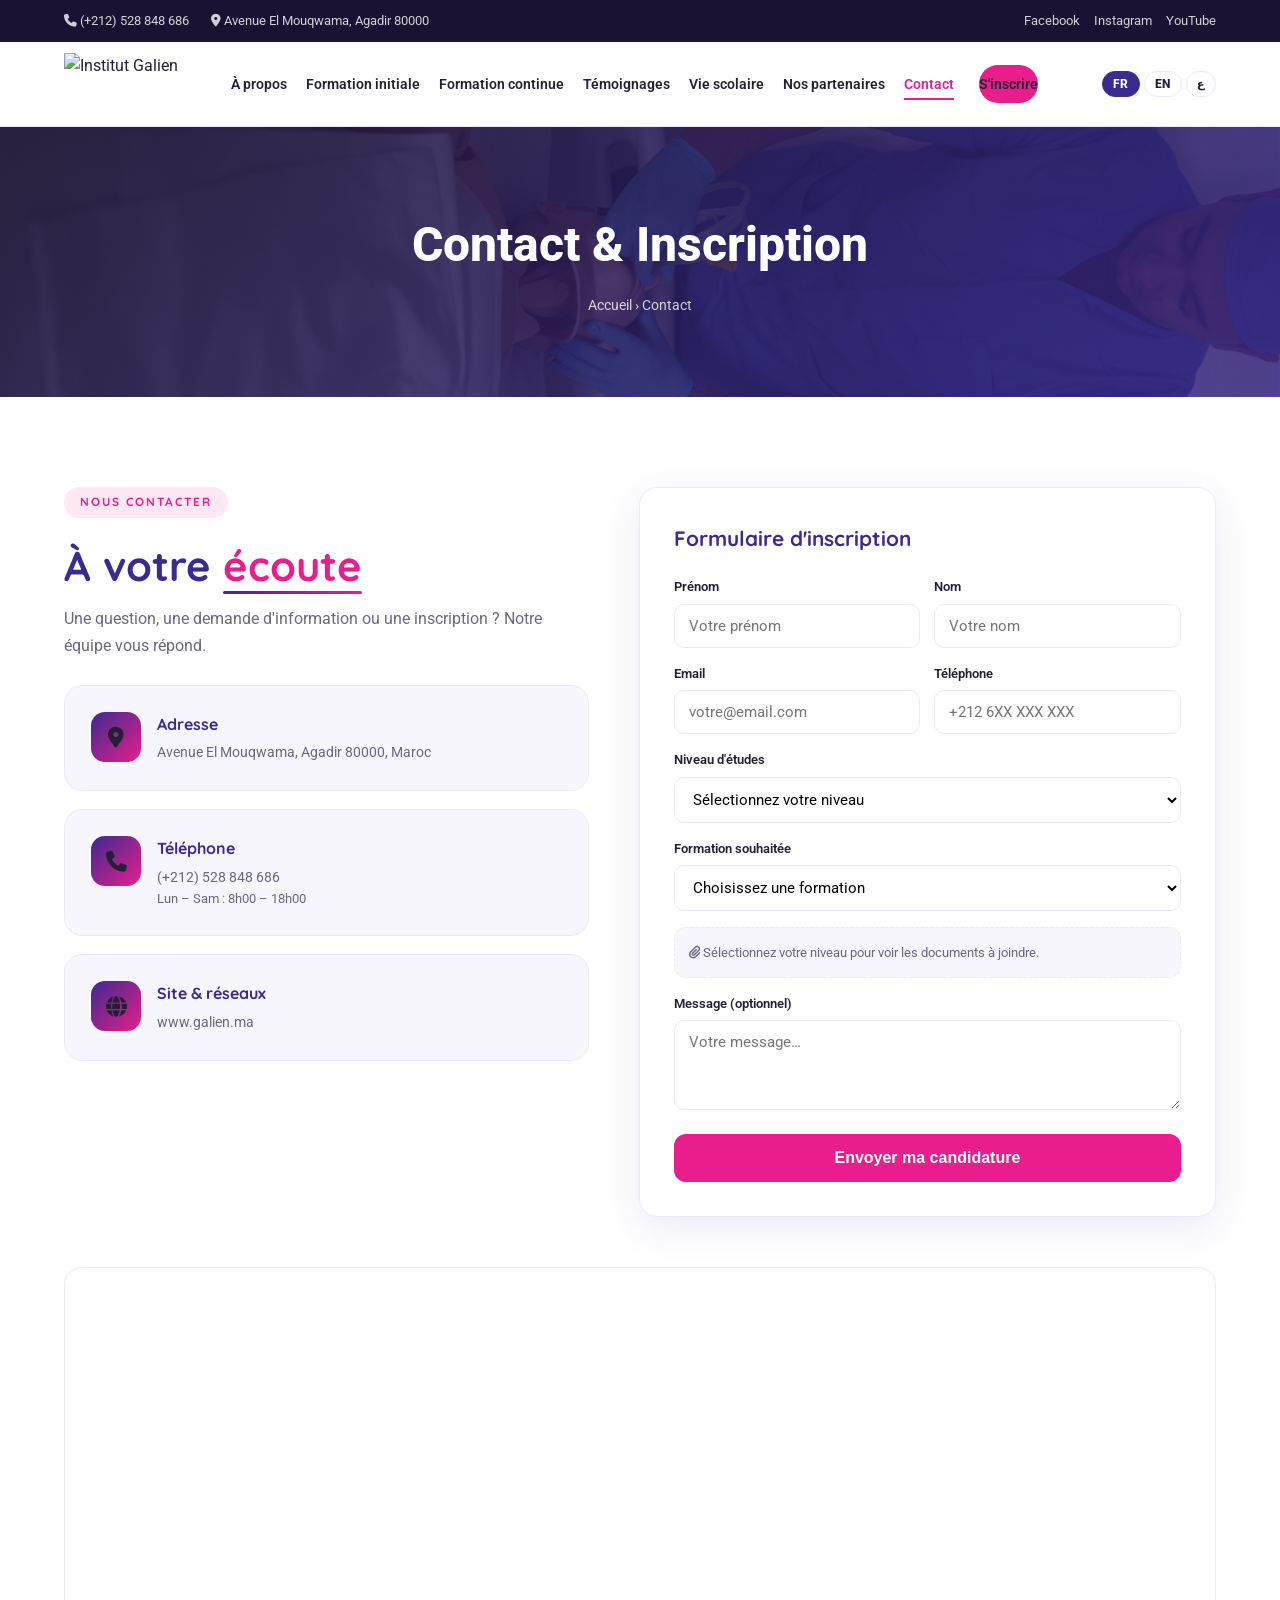
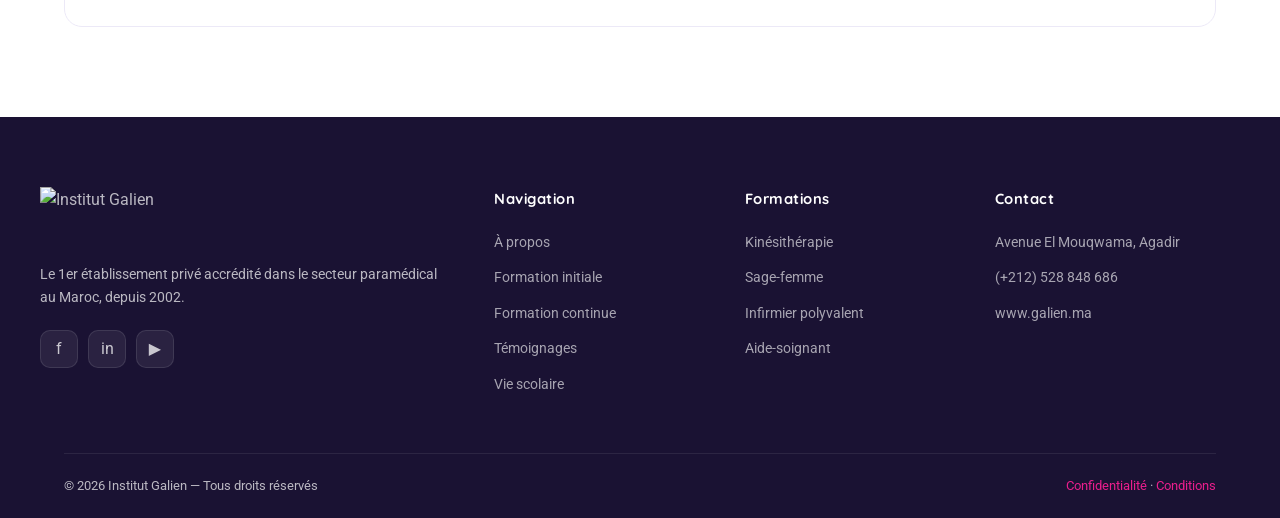
==== contact.html @ c3ef80c1 "Restructure navigation: rename menu items and add 3 new pages - Nav is now: A propos, Formation init" ====
﻿<!DOCTYPE html>
<html lang="fr">
<head>
<meta charset="UTF-8"/>
<meta name="viewport" content="width=device-width,initial-scale=1.0"/>
<title>Contact & Inscription — Institut Galien</title>
<link rel="preconnect" href="https://fonts.googleapis.com"/>
<link rel="preconnect" href="https://fonts.gstatic.com" crossorigin/>
<link href="https://fonts.googleapis.com/css2?family=Roboto:wght@400;500;700&family=Quicksand:wght@500;600;700&display=swap" rel="stylesheet"/>
<link rel="stylesheet" href="galien-style.css"/>
<link rel="stylesheet" href="https://cdnjs.cloudflare.com/ajax/libs/font-awesome/6.5.0/css/all.min.css"/>
<style>
.contact-grid{display:grid;grid-template-columns:1fr 1.1fr;gap:50px;align-items:start}
.info-card{background:var(--light);border:1px solid var(--line);border-radius:var(--radius);padding:26px;display:flex;gap:16px;align-items:flex-start;margin-bottom:18px}
.info-card .ic{width:50px;height:50px;border-radius:14px;flex-shrink:0;background:linear-gradient(135deg,var(--purple),var(--pink));display:flex;align-items:center;justify-content:center;font-size:1.3rem}
.info-card h4{color:var(--purple);margin-bottom:4px}
.info-card p,.info-card a{color:var(--muted);font-size:.9rem}
.info-card a:hover{color:var(--pink)}
.form-box{background:#fff;border:1px solid var(--line);border-radius:var(--radius);padding:34px;box-shadow:var(--shadow)}
.form-box h3{color:var(--purple);font-size:1.3rem;margin-bottom:22px}
.frow{display:grid;grid-template-columns:1fr 1fr;gap:14px}
.fg{margin-bottom:16px}
.fg label{display:block;font-size:.8rem;font-weight:600;color:var(--ink);margin-bottom:6px}
.fg input,.fg select,.fg textarea{width:100%;border:1.5px solid var(--line);border-radius:10px;padding:12px 14px;font-family:inherit;font-size:.92rem;outline:none;transition:border .25s;background:#fff}
.fg input:focus,.fg select:focus,.fg textarea:focus{border-color:var(--pink)}
.fg textarea{resize:vertical;min-height:90px}
.docs{background:var(--light);border:1px dashed var(--line);border-radius:12px;padding:14px;margin-bottom:16px;font-size:.82rem;color:var(--muted)}
.upbox{display:flex;align-items:center;gap:10px;background:#fff;border:1.5px dashed rgba(233,30,140,.4);border-radius:10px;padding:11px 14px;cursor:pointer;margin-top:8px;position:relative;transition:.25s}
.upbox:hover{border-color:var(--pink);background:rgba(233,30,140,.04)}
.upbox.filled{border-style:solid;border-color:#2ecc71;background:rgba(46,204,113,.07)}
.upbox input{position:absolute;inset:0;opacity:0;cursor:pointer}
.upbox .uic{width:34px;height:34px;border-radius:9px;background:linear-gradient(135deg,var(--purple),var(--pink));display:flex;align-items:center;justify-content:center;color:#fff;flex-shrink:0}
.upbox small{display:block;color:var(--ink);font-weight:600;font-size:.82rem}
.upbox em{font-style:normal;color:var(--muted);font-size:.74rem}
.submit{width:100%;padding:15px;border:none;border-radius:12px;background:var(--pink);color:#fff;font-weight:700;font-size:1rem;cursor:pointer;transition:.3s}
.submit:hover{background:var(--pink-d);transform:translateY(-2px);box-shadow:0 10px 26px rgba(233,30,140,.35)}
.map-wrap{border-radius:var(--radius);overflow:hidden;border:1px solid var(--line);height:360px;margin-top:50px}
.map-wrap iframe{width:100%;height:100%;border:0}
@media(max-width:860px){.contact-grid{grid-template-columns:1fr;gap:36px}}
@media(max-width:760px){.frow{grid-template-columns:1fr}.form-box{padding:24px}.map-wrap{height:280px;margin-top:36px}}
</style>
<style>
#google_translate_element{display:flex;align-items:center}
#google_translate_element .goog-te-gadget{color:transparent;font-size:0}
#google_translate_element .goog-te-gadget select{background:rgba(255,255,255,.15);border:1px solid rgba(255,255,255,.3);color:#fff;font-size:.72rem;font-weight:700;padding:4px 8px;border-radius:20px;cursor:pointer;outline:none;font-family:inherit}
#google_translate_element .goog-te-gadget select:hover{background:rgba(255,255,255,.25)}
#google_translate_element .goog-te-gadget select option{color:#1a1233;background:#fff}
.goog-te-banner-frame{display:none!important}
body{top:0!important}
</style></head>
<body>

<div class="topbar"><div class="container">
  <div class="tb-info"><span><i class="fa-solid fa-phone"></i> <a href="tel:+212528848686">(+212) 528 848 686</a></span><span class="hide-sm"><i class="fa-solid fa-location-dot"></i> Avenue El Mouqwama, Agadir 80000</span></div>
        <div id="google_translate_element"></div><div class="tb-social"><a href="#">Facebook</a><a href="https://www.instagram.com/institutgalien.officiel" target="_blank">Instagram</a><a href="https://www.youtube.com/@InstitueGalien" target="_blank">YouTube</a></div>
</div></div>
<header id="site-header"><div class="container"><nav class="nav">
  <a class="nav-logo" href="index.html"><img src="https://galien.ma/wp-content/uploads/2023/09/logo-Galien.png" alt="Institut Galien"/></a>
  <ul class="nav-menu" id="nav-menu">
    <li><a href="institut.html">À propos</a></li>
    <li><a href="formations.html">Formation initiale</a></li>
    <li><a href="formation-continue.html">Formation continue</a></li>
    <li><a href="temoignages.html">Témoignages</a></li>
    <li><a href="galerie.html">Vie scolaire</a></li>
    <li><a href="partenaires.html">Nos partenaires</a></li>
    <li><a href="contact.html" class="active">Contact</a></li>
    <li><a href="contact.html" class="btn btn-pink nav-cta" data-inscrire>S'inscrire</a></li>
  </ul>
  <div class="lang-switcher"><button onclick="setLang('fr')" class="ls-btn" id="ls-fr">FR</button><button onclick="setLang('en')" class="ls-btn" id="ls-en">EN</button><button onclick="setLang('ar')" class="ls-btn" id="ls-ar">ع</button></div><div class="hamburger" id="hamburger"><span></span><span></span><span></span></div>
</nav></div></header>

<section class="page-hero" style="background-image:url('images/dsc07248.jpg')">
  <div class="container"><h1>Contact & Inscription</h1><div class="crumb"><a href="index.html">Accueil</a> › Contact</div></div>
</section>

<section class="section">
  <div class="container">
    <div class="contact-grid">
      <!-- Infos -->
      <div data-reveal="left">
        <span class="eyebrow">Nous contacter</span>
        <h2 class="h-title">À votre <span class="accent">écoute</span></h2>
        <p class="lead" style="margin:16px 0 26px">Une question, une demande d'information ou une inscription ? Notre équipe vous répond.</p>
        <div class="info-card"><div class="ic"><i class="fa-solid fa-location-dot"></i></div><div><h4>Adresse</h4><p>Avenue El Mouqwama, Agadir 80000, Maroc</p></div></div>
        <div class="info-card"><div class="ic"><i class="fa-solid fa-phone"></i></div><div><h4>Téléphone</h4><p><a href="tel:+212528848686">(+212) 528 848 686</a></p><p style="font-size:.8rem">Lun – Sam : 8h00 – 18h00</p></div></div>
        <div class="info-card"><div class="ic"><i class="fa-solid fa-globe"></i></div><div><h4>Site & réseaux</h4><p><a href="https://galien.ma">www.galien.ma</a></p></div></div>
      </div>

      <!-- Form -->
      <div data-reveal="right">
        <div class="form-box">
          <h3>Formulaire d'inscription</h3>
          <form id="contactForm">
            <div class="frow">
              <div class="fg"><label>Prénom</label><input type="text" placeholder="Votre prénom" required/></div>
              <div class="fg"><label>Nom</label><input type="text" placeholder="Votre nom" required/></div>
            </div>
            <div class="frow">
              <div class="fg"><label>Email</label><input type="email" placeholder="votre@email.com" required/></div>
              <div class="fg"><label>Téléphone</label><input type="tel" placeholder="+212 6XX XXX XXX"/></div>
            </div>
            <div class="fg"><label>Niveau d'études</label>
              <select id="niveau" onchange="updateDocs()" required>
                <option value="" disabled selected>Sélectionnez votre niveau</option>
                <option value="bac">Baccalauréat</option>
                <option value="niveau-bac">Niveau BAC</option>
                <option value="college">3ème année collège</option>
                <option value="pro">Professionnel en exercice</option>
              </select>
            </div>
            <div class="fg"><label>Formation souhaitée</label>
              <select required>
                <option value="" disabled selected>Choisissez une formation</option>
                <option>Kinésithérapie</option><option>Sage-femme</option>
                <option>Infirmier polyvalent</option>
                <option>Infirmier auxiliaire</option><option>Aide-soignant</option>
                <option>Vente en pharmacie</option><option>Formation continue (Licence/Master)</option>
              </select>
            </div>
            <div id="docs" class="docs"><i class="fa-solid fa-paperclip"></i> Sélectionnez votre niveau pour voir les documents à joindre.</div>
            <div class="fg"><label>Message (optionnel)</label><textarea placeholder="Votre message…"></textarea></div>
            <button type="submit" class="submit">Envoyer ma candidature</button>
          </form>
        </div>
      </div>
    </div>

    <!-- Map -->
    <div class="map-wrap" data-reveal>
      <iframe loading="lazy" src="https://www.google.com/maps?q=Agadir%20Avenue%20El%20Mouqawama&output=embed"></iframe>
    </div>
  </div>
</section>

<footer id="site-footer">
  <div class="footer-top container"><div class="footer-grid">
    <div class="footer-brand"><img src="https://galien.ma/wp-content/uploads/2023/09/logo-galien-blanc.png" alt="Institut Galien"/><p>Le 1er établissement privé accrédité dans le secteur paramédical au Maroc, depuis 2002.</p><div class="f-social"><a href="#">f</a><a href="#">in</a><a href="#">▶</a></div></div>
    <div class="footer-col"><h4>Navigation</h4><ul><li><a href="institut.html">À propos</a></li><li><a href="formations.html">Formation initiale</a></li><li><a href="formation-continue.html">Formation continue</a></li><li><a href="temoignages.html">Témoignages</a></li><li><a href="galerie.html">Vie scolaire</a></li></ul></div>
    <div class="footer-col"><h4>Formations</h4><ul><li><a href="formations.html">Kinésithérapie</a></li><li><a href="formations.html">Sage-femme</a></li><li><a href="formations.html">Infirmier polyvalent</a></li><li><a href="formations.html">Aide-soignant</a></li></ul></div>
    <div class="footer-col"><h4>Contact</h4><ul><li><a href="#">Avenue El Mouqwama, Agadir</a></li><li><a href="tel:+212528848686">(+212) 528 848 686</a></li><li><a href="https://galien.ma">www.galien.ma</a></li></ul></div>
  </div></div>
  <div class="container"><div class="footer-bottom"><span>© 2026 Institut Galien — Tous droits réservés</span><span><a href="#">Confidentialité</a> · <a href="#">Conditions</a></span></div></div>
</footer>
<button id="toTop">↑</button>
<script type="text/javascript">
function googleTranslateElementInit(){
  new google.translate.TranslateElement({pageLanguage:'fr',includedLanguages:'fr,en,ar',layout:google.translate.TranslateElement.InlineLayout.SIMPLE,autoDisplay:false},'google_translate_element');
}
</script>
<script src="galien.js"></script>
<script>
const docsByLevel={
  'bac':[['Diplôme du Baccalauréat','<i class="fa-solid fa-graduation-cap"></i>'],['Carte d\'identité nationale (CIN)','<i class="fa-solid fa-id-card"></i>']],
  'niveau-bac':[['Relevé de notes du BAC','<i class="fa-solid fa-file"></i>'],['Carte d\'identité nationale (CIN)','<i class="fa-solid fa-id-card"></i>']],
  'college':[['Certificat de scolarité','<i class="fa-solid fa-scroll"></i>'],['Carte d\'identité nationale (CIN)','<i class="fa-solid fa-id-card"></i>']],
  'pro':[['Diplôme professionnel','<i class="fa-solid fa-graduation-cap"></i>'],['Carte d\'identité nationale (CIN)','<i class="fa-solid fa-id-card"></i>']]
};
function updateDocs(){
  const lvl=document.getElementById('niveau').value;
  const zone=document.getElementById('docs');
  const docs=docsByLevel[lvl];
  if(!docs){zone.innerHTML='📎 Sélectionnez votre niveau pour voir les documents à joindre.';return;}
  let h='<div style="font-weight:700;color:var(--pink);text-transform:uppercase;letter-spacing:1px;font-size:.72rem;margin-bottom:10px"><i class="fa-solid fa-paperclip"></i> Documents à joindre</div>';
  docs.forEach((d,i)=>{h+=`<div style="margin-bottom:6px"><label style="font-size:.8rem;font-weight:600;color:var(--ink)">${d[0]}</label>
    <label class="upbox" id="ub${i}"><input type="file" accept="image/*,.pdf" onchange="fileSel(this,${i})" required/>
    <span class="uic">${d[1]}</span><span><small>Cliquez pour téléverser</small><em>JPG, PNG ou PDF</em></span></label></div>`;});
  zone.innerHTML=h;
}
function fileSel(input,i){
  const box=document.getElementById('ub'+i);
  if(input.files.length){box.classList.add('filled');
    const n=input.files[0].name;
    box.querySelector('small').textContent='✓ '+(n.length>26?n.slice(0,23)+'…':n);
    box.querySelector('em').textContent='Fichier ajouté';
    box.querySelector('.uic').innerHTML='<i class="fa-solid fa-circle-check"></i>';}
}
</script>
</body>
</html>
---- galien-style.css ----
/* ===================================================================
   INSTITUT GALIEN — Feuille de style partagée (multi-pages)
   Charte : rose #e91e8c · violet #3b2a8f · style épuré
=================================================================== */
*,*::before,*::after{box-sizing:border-box;margin:0;padding:0}
:root{
  --pink:#e91e8c; --pink-d:#c4177a;
  --purple:#3b2a8f; --dark:#1a1233;
  --ink:#222033; --muted:#6a6880;
  --light:#f7f6fc; --gray:#eeecf8; --line:#ece9f7;
  --white:#fff;
  --shadow:0 10px 40px rgba(59,42,143,.10);
  --radius:18px;
}
html{scroll-behavior:smooth}
body{font-family:'Roboto',system-ui,sans-serif;color:var(--ink);background:var(--white);line-height:1.6;overflow-x:hidden}
h2,h3,h4,.h-title,.eyebrow,.card-body h3,.stat .lbl,.section-title{font-family:'Quicksand',system-ui,sans-serif}
img{max-width:100%;display:block}
a{text-decoration:none;color:inherit}
.container{max-width:1200px;margin:0 auto;padding:0 24px}

/* ---- Buttons ---- */
.btn{display:inline-flex;align-items:center;gap:8px;padding:13px 30px;border-radius:50px;font-weight:600;font-size:.92rem;cursor:pointer;border:none;transition:all .3s}
.btn-pink{background:var(--pink);color:#fff}
.btn-pink:hover{background:var(--pink-d);transform:translateY(-2px);box-shadow:0 10px 26px rgba(233,30,140,.32)}
.btn-purple{background:var(--purple);color:#fff}
.btn-purple:hover{background:#2c1f70;transform:translateY(-2px)}
.btn-ghost{background:transparent;border:2px solid var(--purple);color:var(--purple)}
.btn-ghost:hover{background:var(--purple);color:#fff}
.btn-light{background:#fff;color:var(--purple)}
.btn-light:hover{transform:translateY(-2px);box-shadow:0 10px 26px rgba(0,0,0,.15)}

/* ---- Eyebrow / titles ---- */
.eyebrow{display:inline-block;background:rgba(233,30,140,.1);color:var(--pink);font-size:.74rem;font-weight:700;letter-spacing:2px;text-transform:uppercase;padding:6px 16px;border-radius:50px;margin-bottom:16px}
.h-title{font-size:clamp(1.7rem,3.6vw,2.6rem);font-weight:800;color:var(--purple);line-height:1.18}
.h-title .accent{color:var(--pink)}
.lead{color:var(--muted);font-size:1.02rem;max-width:620px}
.center{text-align:center}
.center .lead{margin-left:auto;margin-right:auto}

/* ---- Reveal ---- */
[data-reveal]{opacity:0;transform:translateY(34px);transition:opacity .7s ease,transform .7s ease}
[data-reveal="left"]{transform:translateX(-40px)}
[data-reveal="right"]{transform:translateX(40px)}
[data-reveal="zoom"]{transform:scale(.9)}
[data-reveal].visible{opacity:1;transform:none}

/* =====================  HEADER  ===================== */
.topbar{background:var(--dark);color:rgba(255,255,255,.8);font-size:.8rem}
.topbar .container{display:flex;justify-content:space-between;align-items:center;height:42px;gap:20px}
.topbar a{color:rgba(255,255,255,.8);transition:color .25s}
.topbar a:hover{color:var(--pink)}
.topbar .tb-info{display:flex;gap:22px;flex-wrap:wrap}
.topbar .tb-social{display:flex;gap:14px}

#site-header{position:sticky;top:0;z-index:1000;background:#fff;border-bottom:1px solid var(--line);transition:box-shadow .3s}
#site-header.scrolled{box-shadow:0 6px 30px rgba(59,42,143,.10)}
.nav{display:flex;align-items:center;justify-content:space-between;height:84px}
.nav-logo img{height:62px}
.nav-menu{display:flex;align-items:center;gap:19px;list-style:none}
.nav-menu>li>a{font-size:.86rem;font-weight:600;color:var(--ink);position:relative;padding:8px 0;transition:color .25s;white-space:nowrap}
.nav-menu>li>a::after{content:"";position:absolute;left:0;bottom:0;width:0;height:2px;background:var(--pink);transition:width .3s}
.nav-menu>li>a:hover{color:var(--pink)}
.nav-menu>li>a:hover::after,.nav-menu>li>a.active::after{width:100%}
.nav-menu>li>a.active{color:var(--pink)}
.lang-switcher{display:flex;align-items:center;gap:4px;margin-left:10px}
.ls-btn{background:transparent;border:1.5px solid var(--line);color:var(--ink);font-size:.72rem;font-weight:800;padding:5px 10px;border-radius:20px;cursor:pointer;transition:.2s;font-family:inherit;letter-spacing:.04em}
.ls-btn:hover,.ls-btn.active{background:var(--purple);border-color:var(--purple);color:#fff}
.nav-cta{margin-left:6px;animation:ctaPulse 2.6s ease-in-out infinite}
.nav-cta:hover{animation:none}
@keyframes ctaPulse{0%,100%{box-shadow:0 0 0 0 rgba(233,30,140,.55)}50%{box-shadow:0 0 0 9px rgba(233,30,140,0)}}
.hamburger{display:none;flex-direction:column;gap:5px;cursor:pointer;padding:6px}
.hamburger span{width:26px;height:2px;background:var(--purple);border-radius:2px;transition:.3s}

/* =====================  PAGE HERO (sous-pages)  ===================== */
.page-hero{position:relative;padding:80px 0;color:#fff;text-align:center;background-size:cover;background-position:center}
.page-hero::before{content:"";position:absolute;inset:0;background:linear-gradient(135deg,rgba(27,18,51,.86),rgba(59,42,143,.78))}
.page-hero .container{position:relative;z-index:1}
.page-hero h1{font-size:clamp(2rem,4.5vw,3rem);font-weight:800;margin-bottom:10px}
.page-hero .crumb{color:rgba(255,255,255,.8);font-size:.9rem}
.page-hero .crumb a:hover{color:var(--pink)}

/* =====================  CARDS  ===================== */
.section{padding:90px 0}
.section.alt{background:var(--light)}
.grid{display:grid;gap:26px}
.grid-2{grid-template-columns:repeat(2,1fr)}
.grid-3{grid-template-columns:repeat(3,1fr)}
.grid-4{grid-template-columns:repeat(4,1fr)}
.grid-auto{grid-template-columns:repeat(auto-fill,minmax(280px,1fr))}

.card{background:#fff;border:1px solid var(--line);border-radius:var(--radius);overflow:hidden;transition:transform .35s,box-shadow .35s}
.card:hover{transform:translateY(-8px);box-shadow:var(--shadow)}
.card-media{height:200px;overflow:hidden;position:relative}
.card-media img{width:100%;height:100%;object-fit:cover;transition:transform .6s}
.card:hover .card-media img{transform:scale(1.07)}
.card-tag{position:absolute;top:14px;left:14px;background:var(--pink);color:#fff;font-size:.68rem;font-weight:700;padding:4px 12px;border-radius:50px}
.card-body{padding:24px}
.card-body h3{color:var(--purple);font-size:1.08rem;font-weight:700;margin-bottom:8px}
.card-body p{color:var(--muted);font-size:.88rem;margin-bottom:16px}
.card-foot{display:flex;align-items:center;justify-content:space-between}
.card-foot .meta{font-size:.78rem;color:#9a98ad;display:flex;align-items:center;gap:5px}
.card-foot .more{color:var(--pink);font-weight:700;font-size:.84rem;display:flex;align-items:center;gap:4px;transition:gap .3s}
.card-foot .more:hover{gap:9px}

/* feature mini-cards */
.feature{display:flex;gap:16px;align-items:flex-start;background:#fff;border:1px solid var(--line);border-radius:var(--radius);padding:22px;transition:transform .3s,box-shadow .3s}
.feature:hover{transform:translateY(-5px);box-shadow:var(--shadow)}
.feature .ic{width:50px;height:50px;flex-shrink:0;border-radius:14px;background:linear-gradient(135deg,var(--purple),var(--pink));display:flex;align-items:center;justify-content:center;font-size:1.4rem}
.feature h4{color:var(--purple);font-size:1rem;margin-bottom:5px}
.feature p{color:var(--muted);font-size:.85rem}

/* =====================  STATS  ===================== */
.stats{background:var(--purple);color:#fff}
.stats .grid-4{gap:0}
.stat{text-align:center;padding:46px 18px;border-right:1px solid rgba(255,255,255,.12)}
.stat:last-child{border-right:none}
.stat .num{font-size:3rem;font-weight:800;color:var(--pink);line-height:1}
.stat .num .plus{font-size:1.6rem;vertical-align:super}
.stat .lbl{color:rgba(255,255,255,.82);font-size:.84rem;margin-top:8px;letter-spacing:.5px}

/* =====================  FOOTER  ===================== */
#site-footer{background:var(--dark);color:rgba(255,255,255,.7)}
.footer-top{padding:70px 0 46px}
.footer-grid{display:grid;grid-template-columns:2fr 1fr 1fr 1.2fr;gap:46px}
.footer-brand img{height:58px;margin-bottom:18px}
.footer-brand p{font-size:.86rem;line-height:1.7;margin-bottom:20px}
.footer-col h4{color:#fff;font-size:.92rem;margin-bottom:18px;letter-spacing:.5px}
.footer-col ul{list-style:none}
.footer-col li{margin-bottom:10px}
.footer-col a{color:rgba(255,255,255,.62);font-size:.86rem;transition:color .25s,padding-left .25s}
.footer-col a:hover{color:var(--pink);padding-left:5px}
.f-social{display:flex;gap:10px}
.f-social a{width:38px;height:38px;border-radius:10px;background:rgba(255,255,255,.07);border:1px solid rgba(255,255,255,.1);display:flex;align-items:center;justify-content:center;color:rgba(255,255,255,.75);transition:.3s}
.f-social a:hover{background:var(--pink);border-color:var(--pink);color:#fff;transform:translateY(-3px)}
.footer-bottom{border-top:1px solid rgba(255,255,255,.08);padding:22px 0;display:flex;justify-content:space-between;gap:12px;font-size:.8rem;flex-wrap:wrap}
.footer-bottom a{color:var(--pink)}

/* =====================  SCROLL TOP  ===================== */
#toTop{position:fixed;right:26px;bottom:26px;width:46px;height:46px;border-radius:13px;background:var(--pink);color:#fff;border:none;font-size:1.2rem;cursor:pointer;opacity:0;transform:translateY(18px);transition:.3s;z-index:500;box-shadow:0 8px 22px rgba(233,30,140,.4)}
#toTop.show{opacity:1;transform:none}
#toTop:hover{background:var(--pink-d)}

/* =====================  MODALS (popup)  ===================== */
.gmodal{position:fixed;inset:0;z-index:9998;background:rgba(15,9,32,.82);backdrop-filter:blur(4px);display:none;align-items:center;justify-content:center;padding:24px;opacity:0;transition:opacity .3s}
.gmodal.open{display:flex;opacity:1}
.gmodal-box{background:#fff;border-radius:22px;width:100%;max-width:560px;max-height:92vh;overflow:auto;position:relative;transform:translateY(24px) scale(.97);transition:transform .35s cubic-bezier(.2,.8,.2,1);box-shadow:0 30px 80px rgba(0,0,0,.4)}
.gmodal.open .gmodal-box{transform:none}
.gmodal-x{position:absolute;top:14px;right:16px;width:36px;height:36px;border:none;border-radius:50%;background:var(--gray);color:var(--purple);font-size:1.3rem;cursor:pointer;z-index:2;transition:.25s;display:flex;align-items:center;justify-content:center}
.gmodal-x:hover{background:var(--pink);color:#fff;transform:rotate(90deg)}
.gmodal-head{background:linear-gradient(120deg,var(--dark),var(--purple));color:#fff;padding:26px 30px;border-radius:22px 22px 0 0}
.gmodal-head h3{font-size:1.3rem;font-weight:800}
.gmodal-head p{color:rgba(255,255,255,.8);font-size:.86rem;margin-top:4px}
.gmodal-body{padding:26px 30px 30px}
.gm-row{display:grid;grid-template-columns:1fr 1fr;gap:12px}
.gm-field{margin-bottom:14px}
.gm-field label{display:block;font-size:.78rem;font-weight:600;color:var(--ink);margin-bottom:5px}
.gm-field input,.gm-field select{width:100%;border:1.5px solid var(--line);border-radius:10px;padding:11px 13px;font-family:inherit;font-size:.9rem;outline:none;transition:border .25s}
.gm-field input:focus,.gm-field select:focus{border-color:var(--pink)}
.gm-submit{width:100%;padding:14px;border:none;border-radius:11px;background:var(--pink);color:#fff;font-weight:700;font-size:.98rem;cursor:pointer;transition:.3s}
.gm-submit:hover{background:var(--pink-d);transform:translateY(-2px);box-shadow:0 10px 24px rgba(233,30,140,.35)}
/* video modal */
.gmodal-video .gmodal-box{max-width:900px;background:#000;border-radius:14px;aspect-ratio:16/9;overflow:hidden}
.gmodal-video iframe{width:100%;height:100%;border:0;display:block}
.gmodal-video .gmodal-x{background:rgba(255,255,255,.15);color:#fff}

/* =====================  EXTRA ANIMATIONS  ===================== */
@keyframes floatY{0%,100%{transform:translateY(0)}50%{transform:translateY(-9px)}}
@keyframes shimmer{0%{background-position:-200% 0}100%{background-position:200% 0}}
@keyframes gradShift{0%,100%{background-position:0% 50%}50%{background-position:100% 50%}}
.feature:hover .ic{animation:floatY 1.4s ease-in-out infinite}
.stat .num{background:linear-gradient(90deg,var(--pink),#ff8fcb,var(--pink));background-size:200% auto;-webkit-background-clip:text;background-clip:text;-webkit-text-fill-color:transparent;animation:shimmer 4s linear infinite}
.btn-pink{position:relative;overflow:hidden}
.btn-pink::after{content:"";position:absolute;top:0;left:-120%;width:60%;height:100%;background:linear-gradient(120deg,transparent,rgba(255,255,255,.35),transparent);transform:skewX(-20deg);transition:left .6s}
.btn-pink:hover::after{left:140%}
.anim-grad{background:linear-gradient(120deg,var(--dark),var(--purple),#5a2b8f,var(--purple));background-size:300% 300%;animation:gradShift 9s ease infinite}

/* =====================  PREMIUM ANIMATIONS  ===================== */

/* Page fade-in on load */
@keyframes pageIn{from{opacity:0;transform:translateY(8px)}to{opacity:1;transform:none}}
body{animation:pageIn .55s ease both}

/* Scroll progress bar */
.scroll-bar{position:fixed;top:0;left:0;height:3px;width:0%;background:linear-gradient(90deg,var(--purple),var(--pink),#ff8fcb);z-index:10000;pointer-events:none;transition:width .08s linear;border-radius:0 3px 3px 0;box-shadow:0 0 8px rgba(233,30,140,.5)}

/* Animated accent underline — grows when section scrolls in */
.h-title .accent{position:relative;display:inline}
.h-title .accent::after{content:"";position:absolute;left:0;bottom:-3px;height:3px;width:0;background:linear-gradient(90deg,var(--purple),var(--pink));border-radius:2px;transition:width .9s cubic-bezier(.22,1,.36,1) .25s;display:block}
[data-reveal].visible .h-title .accent::after,.center.visible .h-title .accent::after{width:100%}

/* Icon pop-in when feature cards become visible */
@keyframes icPop{0%{transform:scale(0) rotate(-20deg);opacity:0}70%{transform:scale(1.15) rotate(4deg)}100%{transform:scale(1) rotate(0);opacity:1}}
[data-reveal].visible .ic{animation:icPop .55s cubic-bezier(.34,1.56,.64,1) .1s both}

/* Ripple on button clicks */
.btn{position:relative;overflow:hidden}
.btn .ripple{position:absolute;border-radius:50%;background:rgba(255,255,255,.38);transform:scale(0);animation:rippleAnim .6s linear;pointer-events:none}
@keyframes rippleAnim{to{transform:scale(4.5);opacity:0}}

/* 3D card tilt — JS adds transform via mousemove, restore here */
.card,.tcard,.deb-card,.fac-card,.feature,.step,.mvv-card{transform-style:preserve-3d;will-change:transform}

/* Eyebrow shimmer shine */
@keyframes eyeShimmer{0%{left:-120%}60%,100%{left:150%}}
.eyebrow{position:relative;overflow:hidden}
.eyebrow::before{content:"";position:absolute;top:0;left:-120%;width:55%;height:100%;background:linear-gradient(90deg,transparent,rgba(255,255,255,.4),transparent);transform:skewX(-15deg);animation:eyeShimmer 4s ease-in-out infinite}

/* Stats hover lift */
.stat{transition:transform .3s,background .3s;cursor:default}
.stat:hover{transform:translateY(-6px);background:rgba(255,255,255,.06)}

/* Smooth shine on purple/dark buttons */
.btn-purple{position:relative;overflow:hidden}
.btn-purple::after{content:"";position:absolute;top:0;left:-120%;width:60%;height:100%;background:linear-gradient(120deg,transparent,rgba(255,255,255,.25),transparent);transform:skewX(-20deg);transition:left .6s}
.btn-purple:hover::after{left:140%}

/* Floating orb decorations in dark sections */
@keyframes orbDrift{0%,100%{transform:translate(0,0) scale(1)}33%{transform:translate(-22px,16px) scale(1.08)}66%{transform:translate(14px,-18px) scale(.94)}}
.orb{position:absolute;border-radius:50%;pointer-events:none;animation:orbDrift 9s ease-in-out infinite}

/* Page-hero parallax handled via JS */
.page-hero{overflow:hidden}

/* Smooth underline on footer links already exists — enhance */
.footer-col a{display:inline-block}

/* Pulse ring on scroll-to-top button */
@keyframes ringPulse{0%{box-shadow:0 0 0 0 rgba(233,30,140,.6)}70%{box-shadow:0 0 0 12px rgba(233,30,140,0)}100%{box-shadow:0 0 0 0 rgba(233,30,140,0)}}
#toTop.show{animation:ringPulse 2.4s ease-in-out infinite}
#toTop:hover{animation:none}

/* =====================  RESPONSIVE  ===================== */
@media(max-width:960px){
  .grid-3,.grid-4{grid-template-columns:repeat(2,1fr)}
  .footer-grid{grid-template-columns:1fr 1fr}
  .stat{border-right:none;border-bottom:1px solid rgba(255,255,255,.12)}
}
@media(max-width:760px){
  .container{padding:0 18px}
  .section{padding:54px 0}
  /* topbar compact */
  .topbar .container{height:auto;padding:7px 0;gap:10px}
  .topbar{font-size:.72rem}
  .topbar .tb-info{gap:12px}
  .topbar .tb-info .hide-sm{display:none}
  .topbar .tb-social{gap:10px}
  /* header + mobile menu */
  .nav{height:64px}
  .nav-logo img{height:46px}
  .nav-menu{position:absolute;top:100%;left:0;right:0;flex-direction:column;align-items:stretch;background:#fff;padding:16px 20px 22px;gap:6px;border-bottom:1px solid var(--line);box-shadow:0 20px 40px rgba(0,0,0,.1);display:none}
  .nav-menu.open{display:flex}
  .nav-menu>li>a{padding:12px 4px;border-bottom:1px solid var(--line);font-size:1rem}
  .nav-menu>li:last-child>a{border-bottom:none}
  .nav-cta{margin:10px 0 0;text-align:center;justify-content:center;animation:none}
  .hamburger{display:flex}
  /* grids stack */
  .grid-2,.grid-3,.grid-4,.footer-grid{grid-template-columns:1fr}
  /* titles + leads */
  .h-title{font-size:1.55rem}
  .lead{font-size:.95rem}
  .page-hero{padding:50px 0}
  .page-hero h1{font-size:1.8rem}
  /* stats */
  .stat{padding:30px 14px}
  .stat .num{font-size:2.4rem}
  /* footer */
  .footer-top{padding:48px 0 32px}
  .footer-grid{gap:32px}
  /* scroll-top smaller */
  #toTop{right:16px;bottom:16px;width:42px;height:42px}
  /* modal */
  .gm-row{grid-template-columns:1fr}
  .gmodal{padding:14px}
}
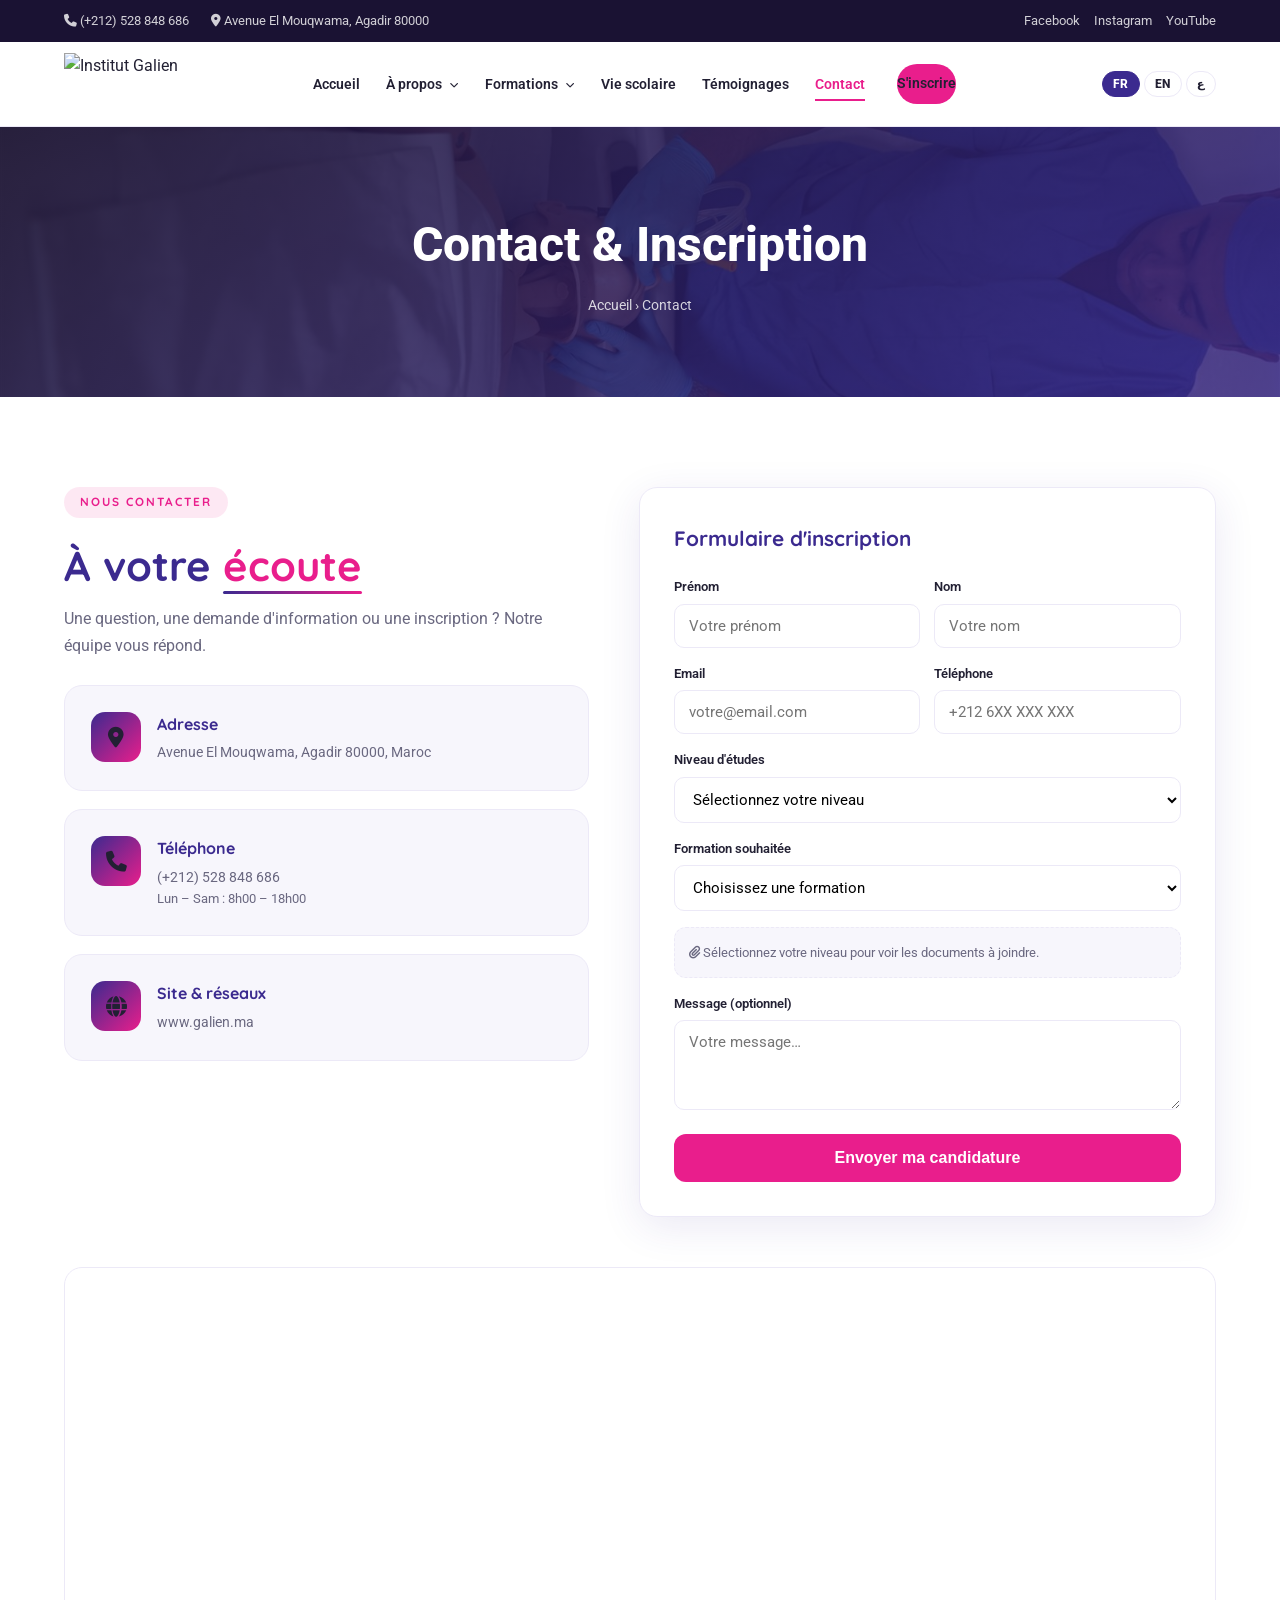
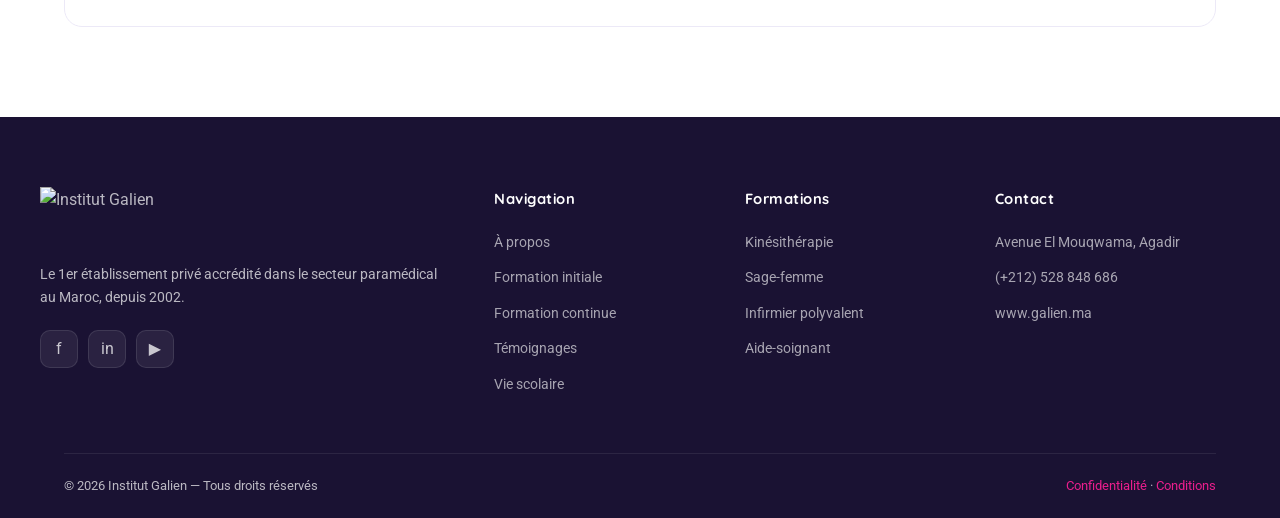
==== commit 32f7d1f8: "Refine nav: cleaner structure with dropdowns - Top menu: Accueil, A propos, Formations, Vie scolaire" ====
--- a/contact.html
+++ b/contact.html
@@ -57,12 +57,21 @@
 <header id="site-header"><div class="container"><nav class="nav">
   <a class="nav-logo" href="index.html"><img src="https://galien.ma/wp-content/uploads/2023/09/logo-Galien.png" alt="Institut Galien"/></a>
   <ul class="nav-menu" id="nav-menu">
-    <li><a href="institut.html">À propos</a></li>
-    <li><a href="formations.html">Formation initiale</a></li>
-    <li><a href="formation-continue.html">Formation continue</a></li>
+    <li><a href="index.html">Accueil</a></li>
+    <li class="has-drop"><a href="institut.html">À propos <i class="fa-solid fa-chevron-down nav-caret"></i></a>
+      <ul class="drop">
+        <li><a href="institut.html">L'Institut</a></li>
+        <li><a href="partenaires.html">Nos partenaires</a></li>
+      </ul>
+    </li>
+    <li class="has-drop"><a href="formations.html">Formations <i class="fa-solid fa-chevron-down nav-caret"></i></a>
+      <ul class="drop">
+        <li><a href="formations.html">Formation initiale</a></li>
+        <li><a href="formation-continue.html">Formation continue</a></li>
+      </ul>
+    </li>
+    <li><a href="galerie.html">Vie scolaire</a></li>
     <li><a href="temoignages.html">Témoignages</a></li>
-    <li><a href="galerie.html">Vie scolaire</a></li>
-    <li><a href="partenaires.html">Nos partenaires</a></li>
     <li><a href="contact.html" class="active">Contact</a></li>
     <li><a href="contact.html" class="btn btn-pink nav-cta" data-inscrire>S'inscrire</a></li>
   </ul>
--- a/galien-style.css
+++ b/galien-style.css
@@ -57,12 +57,21 @@
 #site-header.scrolled{box-shadow:0 6px 30px rgba(59,42,143,.10)}
 .nav{display:flex;align-items:center;justify-content:space-between;height:84px}
 .nav-logo img{height:62px}
-.nav-menu{display:flex;align-items:center;gap:19px;list-style:none}
-.nav-menu>li>a{font-size:.86rem;font-weight:600;color:var(--ink);position:relative;padding:8px 0;transition:color .25s;white-space:nowrap}
+.nav-menu{display:flex;align-items:center;gap:26px;list-style:none}
+.nav-menu>li>a{font-size:.9rem;font-weight:600;color:var(--ink);position:relative;padding:8px 0;transition:color .25s;white-space:nowrap}
 .nav-menu>li>a::after{content:"";position:absolute;left:0;bottom:0;width:0;height:2px;background:var(--pink);transition:width .3s}
 .nav-menu>li>a:hover{color:var(--pink)}
 .nav-menu>li>a:hover::after,.nav-menu>li>a.active::after{width:100%}
 .nav-menu>li>a.active{color:var(--pink)}
+/* ── DROPDOWN MENUS ── */
+.nav-caret{font-size:.62em;margin-left:5px;transition:transform .25s;position:relative;top:-1px}
+.nav-menu .has-drop{position:relative}
+.nav-menu .has-drop:hover .nav-caret{transform:rotate(180deg)}
+.nav-menu .drop{position:absolute;top:100%;left:-14px;min-width:216px;background:#fff;border:1px solid var(--line);border-radius:14px;box-shadow:0 22px 44px rgba(59,42,143,.14);padding:8px;list-style:none;display:flex;flex-direction:column;gap:2px;opacity:0;visibility:hidden;transform:translateY(10px);transition:opacity .22s,transform .22s,visibility .22s;z-index:120}
+.nav-menu .has-drop:hover .drop{opacity:1;visibility:visible;transform:translateY(5px)}
+.nav-menu .drop>li>a{display:block;padding:11px 14px;border-radius:9px;font-size:.85rem;font-weight:600;color:var(--ink);white-space:nowrap;transition:.2s}
+.nav-menu .drop>li>a::after{display:none}
+.nav-menu .drop>li>a:hover{background:rgba(233,30,140,.08);color:var(--pink);padding-left:18px}
 .lang-switcher{display:flex;align-items:center;gap:4px;margin-left:10px}
 .ls-btn{background:transparent;border:1.5px solid var(--line);color:var(--ink);font-size:.72rem;font-weight:800;padding:5px 10px;border-radius:20px;cursor:pointer;transition:.2s;font-family:inherit;letter-spacing:.04em}
 .ls-btn:hover,.ls-btn.active{background:var(--purple);border-color:var(--purple);color:#fff}
@@ -252,6 +261,13 @@
   .nav-menu.open{display:flex}
   .nav-menu>li>a{padding:12px 4px;border-bottom:1px solid var(--line);font-size:1rem}
   .nav-menu>li:last-child>a{border-bottom:none}
+  /* dropdowns become inline sub-lists on mobile */
+  .nav-menu .nav-caret{display:none}
+  .nav-menu .drop{position:static;opacity:1;visibility:visible;transform:none;box-shadow:none;border:none;border-radius:0;padding:0 0 6px 14px;min-width:0;background:transparent;gap:0}
+  .nav-menu .has-drop:hover .drop{transform:none}
+  .nav-menu .drop>li>a{padding:10px 4px;font-size:.92rem;color:var(--muted);border-bottom:1px dashed var(--line)}
+  .nav-menu .drop>li:last-child>a{border-bottom:none}
+  .nav-menu .drop>li>a:hover{padding-left:8px;background:transparent}
   .nav-cta{margin:10px 0 0;text-align:center;justify-content:center;animation:none}
   .hamburger{display:flex}
   /* grids stack */
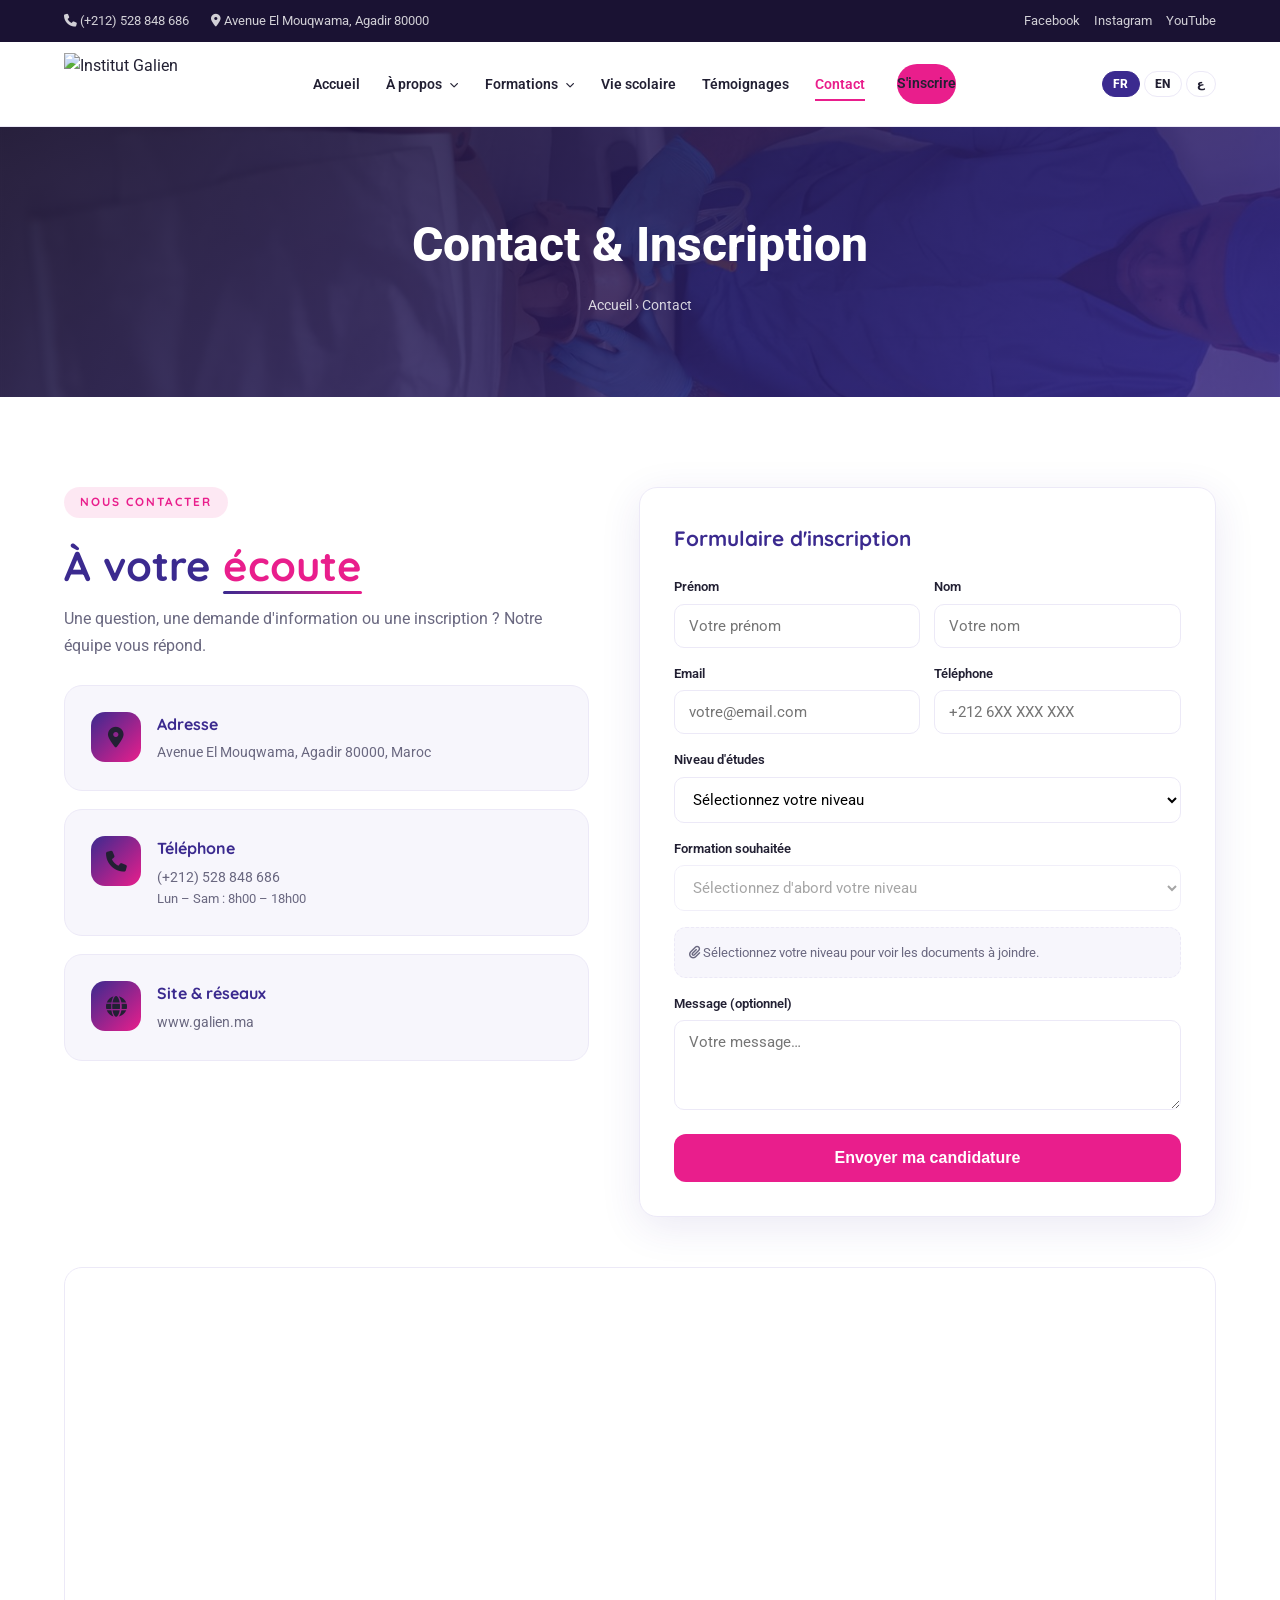
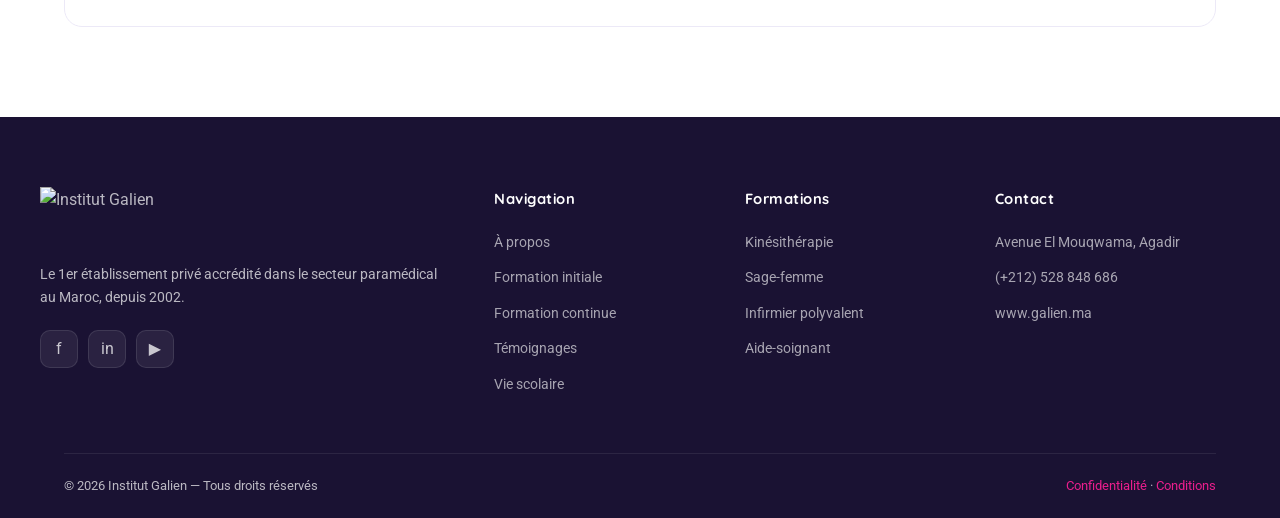
==== commit 01b2c613: "Enforce entry-level requirements in inscription forms Per official filière sheet, the 'Formation sou" ====
--- a/contact.html
+++ b/contact.html
@@ -36,6 +36,9 @@
 .submit:hover{background:var(--pink-d);transform:translateY(-2px);box-shadow:0 10px 26px rgba(233,30,140,.35)}
 .map-wrap{border-radius:var(--radius);overflow:hidden;border:1px solid var(--line);height:360px;margin-top:50px}
 .map-wrap iframe{width:100%;height:100%;border:0}
+.form-info{font-size:.78rem;line-height:1.5;color:var(--muted);margin-top:8px;padding-left:2px}
+.form-info b{color:var(--purple)}
+.form-info.warn{color:#c0392b}
 @media(max-width:860px){.contact-grid{grid-template-columns:1fr;gap:36px}}
 @media(max-width:760px){.frow{grid-template-columns:1fr}.form-box{padding:24px}.map-wrap{height:280px;margin-top:36px}}
 </style>
@@ -109,22 +112,19 @@
               <div class="fg"><label>Téléphone</label><input type="tel" placeholder="+212 6XX XXX XXX"/></div>
             </div>
             <div class="fg"><label>Niveau d'études</label>
-              <select id="niveau" onchange="updateDocs()" required>
+              <select id="niveau" onchange="onNiveauChange()" required>
                 <option value="" disabled selected>Sélectionnez votre niveau</option>
-                <option value="bac">Baccalauréat</option>
+                <option value="bac-sci">Baccalauréat scientifique</option>
+                <option value="bac">Baccalauréat (toutes séries)</option>
                 <option value="niveau-bac">Niveau BAC</option>
-                <option value="college">3ème année collège</option>
                 <option value="pro">Professionnel en exercice</option>
               </select>
             </div>
             <div class="fg"><label>Formation souhaitée</label>
-              <select required>
-                <option value="" disabled selected>Choisissez une formation</option>
-                <option>Kinésithérapie</option><option>Sage-femme</option>
-                <option>Infirmier polyvalent</option>
-                <option>Infirmier auxiliaire</option><option>Aide-soignant</option>
-                <option>Vente en pharmacie</option><option>Formation continue (Licence/Master)</option>
+              <select id="formation" required disabled>
+                <option value="" disabled selected>Sélectionnez d'abord votre niveau</option>
               </select>
+              <div id="formInfo" class="form-info"></div>
             </div>
             <div id="docs" class="docs"><i class="fa-solid fa-paperclip"></i> Sélectionnez votre niveau pour voir les documents à joindre.</div>
             <div class="fg"><label>Message (optionnel)</label><textarea placeholder="Votre message…"></textarea></div>
@@ -158,10 +158,46 @@
 </script>
 <script src="galien.js"></script>
 <script>
+// Filières et niveau requis (d'après la fiche officielle)
+const FORMATIONS=[
+  {name:'Kinésithérapie',dur:'3 ans',levels:['bac-sci'],req:'Baccalauréat scientifique'},
+  {name:'Sage-femme',dur:'3 ans',levels:['bac-sci','bac'],req:'Baccalauréat (toutes séries)'},
+  {name:'Infirmier polyvalent',dur:'3 ans',levels:['bac-sci','bac'],req:'Baccalauréat (toutes séries)'},
+  {name:'Infirmier auxiliaire',dur:'2 ans',levels:['bac-sci','bac','niveau-bac'],req:'Niveau BAC'},
+  {name:'Aide-soignant',dur:'13 mois',levels:['bac-sci','bac','niveau-bac'],req:'Niveau BAC'},
+  {name:'Vente en pharmacie',dur:'13 mois',levels:['bac-sci','bac','niveau-bac'],req:'Niveau BAC'},
+  {name:'Formation continue (Licence/Master)',dur:'1–2 ans',levels:['pro'],req:'Professionnel en exercice'}
+];
+function onNiveauChange(){ updateDocs(); updateFormations(); }
+function updateFormations(){
+  const lvl=document.getElementById('niveau').value;
+  const sel=document.getElementById('formation');
+  const info=document.getElementById('formInfo');
+  const eligible=FORMATIONS.filter(f=>f.levels.includes(lvl));
+  const excluded=FORMATIONS.filter(f=>!f.levels.includes(lvl) && f.name.indexOf('Formation continue')===-1);
+  sel.innerHTML='<option value="" disabled selected>Choisissez une formation</option>';
+  eligible.forEach(f=>{
+    const o=document.createElement('option');
+    o.value=f.name;
+    o.textContent=f.name.replace(' (Licence/Master)','')+' — '+f.dur;
+    sel.appendChild(o);
+  });
+  sel.disabled=eligible.length===0;
+  if(lvl==='bac-sci'){
+    info.className='form-info';
+    info.innerHTML='<b>Toutes les filières</b> vous sont accessibles avec un Baccalauréat scientifique.';
+  } else if(excluded.length){
+    info.className='form-info warn';
+    info.innerHTML='<i class="fa-solid fa-circle-info"></i> Non accessible avec ce niveau : <b>'+excluded.map(f=>f.name).join(', ')+'</b>. Ces filières exigent un Baccalauréat'+(excluded.some(f=>f.name==='Kinésithérapie')?' (scientifique pour la Kinésithérapie)':'')+'.';
+  } else {
+    info.className='form-info';
+    info.innerHTML='';
+  }
+}
 const docsByLevel={
+  'bac-sci':[['Diplôme du Baccalauréat scientifique','<i class="fa-solid fa-graduation-cap"></i>'],['Carte d\'identité nationale (CIN)','<i class="fa-solid fa-id-card"></i>']],
   'bac':[['Diplôme du Baccalauréat','<i class="fa-solid fa-graduation-cap"></i>'],['Carte d\'identité nationale (CIN)','<i class="fa-solid fa-id-card"></i>']],
   'niveau-bac':[['Relevé de notes du BAC','<i class="fa-solid fa-file"></i>'],['Carte d\'identité nationale (CIN)','<i class="fa-solid fa-id-card"></i>']],
-  'college':[['Certificat de scolarité','<i class="fa-solid fa-scroll"></i>'],['Carte d\'identité nationale (CIN)','<i class="fa-solid fa-id-card"></i>']],
   'pro':[['Diplôme professionnel','<i class="fa-solid fa-graduation-cap"></i>'],['Carte d\'identité nationale (CIN)','<i class="fa-solid fa-id-card"></i>']]
 };
 function updateDocs(){
--- a/galien-style.css
+++ b/galien-style.css
@@ -166,6 +166,9 @@
 .gm-field label{display:block;font-size:.78rem;font-weight:600;color:var(--ink);margin-bottom:5px}
 .gm-field input,.gm-field select{width:100%;border:1.5px solid var(--line);border-radius:10px;padding:11px 13px;font-family:inherit;font-size:.9rem;outline:none;transition:border .25s}
 .gm-field input:focus,.gm-field select:focus{border-color:var(--pink)}
+.gm-field select:disabled{background:var(--light);color:var(--muted);cursor:not-allowed}
+.gm-info{font-size:.76rem;line-height:1.5;color:var(--muted);margin-top:6px}
+.gm-info.warn{color:#c0392b}
 .gm-submit{width:100%;padding:14px;border:none;border-radius:11px;background:var(--pink);color:#fff;font-weight:700;font-size:.98rem;cursor:pointer;transition:.3s}
 .gm-submit:hover{background:var(--pink-d);transform:translateY(-2px);box-shadow:0 10px 24px rgba(233,30,140,.35)}
 /* video modal */
